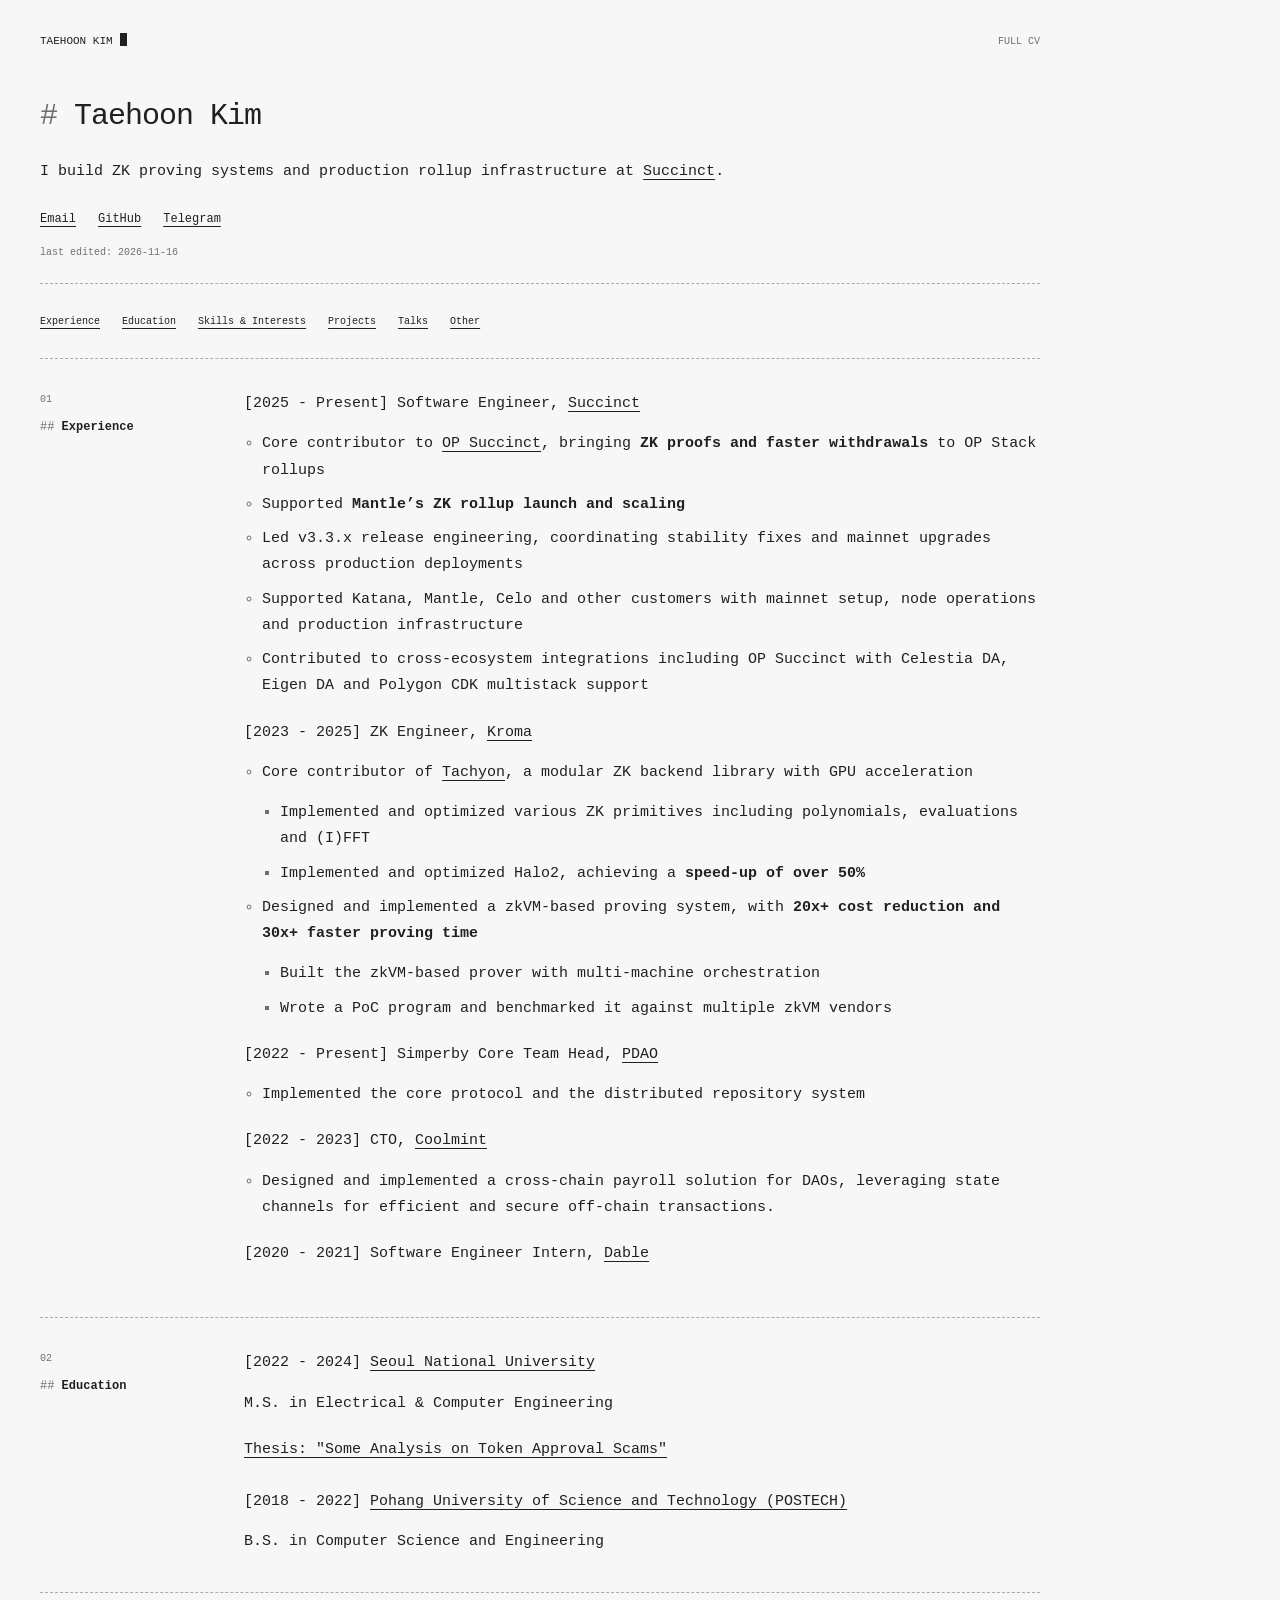
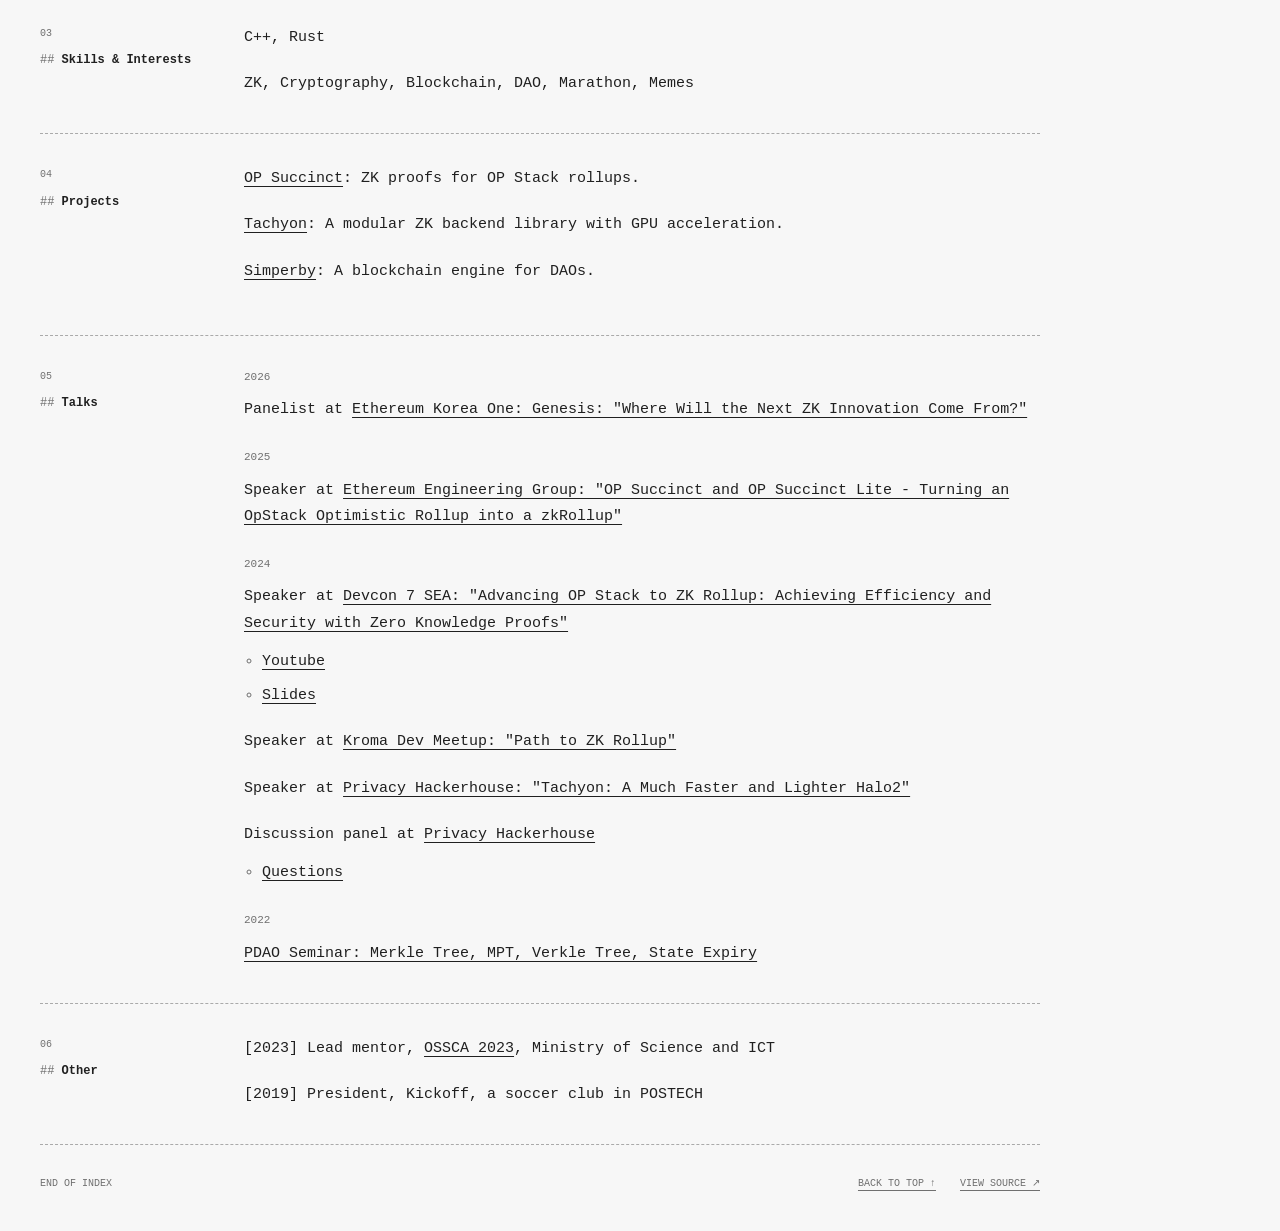
==== cv.html @ 1e723e4e "Introduce a concise personal homepage and preserve the full CV" ====
<!doctype html>
<html lang="en">
<head>
<meta charset="utf-8">
<meta name="viewport" content="width=device-width, initial-scale=1, viewport-fit=cover">
<meta name="theme-color" content="#f7f7f7">
<meta name="description" content="Taehoon Kim — software engineer working on decentralized systems and cryptographic technology.">
<title>CV — Taehoon Kim</title>
<link rel="stylesheet" href="assets/style.css?v=3">
<script defer src="assets/marked-17.0.5.umd.js"></script>
<script defer src="assets/site.js?v=3"></script>
</head>
<body>
<a class="skip-link" href="#content">Skip to content</a>
<header class="topbar"><a class="identity" href="./">TAEHOON KIM<span class="cursor" aria-hidden="true"></span></a><span class="edition">FULL CV</span></header>
<main id="content" tabindex="-1" aria-busy="true"><p class="loading" role="status">Loading index…</p><noscript><p><a href="files/home.md">Read the original profile</a>.</p></noscript></main>
<footer class="statusbar"><span>END OF INDEX</span><a href="#content">BACK TO TOP ↑</a><a href="files/home.md">VIEW SOURCE ↗</a></footer>
</body>
</html>
---- assets/style.css ----
:root { color-scheme: light; --bg:#f7f7f7; --text:#202020; --muted:#707070; --line:#aaa; font:15px/1.75 "SFMono-Regular",Consolas,"Liberation Mono",Menlo,monospace; color:var(--text); background:var(--bg); font-synthesis:none; }
* { box-sizing:border-box; }
body { margin:0; padding:env(safe-area-inset-top,0px) env(safe-area-inset-right,0px) env(safe-area-inset-bottom,0px) env(safe-area-inset-left,0px); }
a { color:inherit; text-underline-offset:4px; text-decoration-thickness:1px; overflow-wrap:anywhere; }
a:hover { color:var(--muted); }
a:focus-visible { outline:1px dashed var(--text); outline-offset:5px; }
.topbar,main,.statusbar { width:min(1000px,calc(100% - 80px)); margin-inline:40px; }
.topbar { display:flex; align-items:center; justify-content:space-between; gap:20px; margin-top:32px; margin-bottom:44px; font-size:11px; }
.identity { text-decoration:none; white-space:nowrap; }
.cursor { display:inline-block; width:7px; height:13px; background:var(--text); vertical-align:-2px; margin-left:7px; }
.edition,.last-edited,.section-number,.statusbar { color:var(--muted); font-size:10px; }
h1,h2,h3,p { margin:0; }
h1 { font-size:clamp(22px,3vw,30px); line-height:1.4; font-weight:500; letter-spacing:-1px; margin-bottom:22px; }
h1::before { content:'# '; color:var(--muted); }
.intro { max-width:740px; }
.intro p { margin:0 0 18px; }
.intro .last-edited { margin-top:24px; }
.index-nav { display:flex; flex-wrap:wrap; gap:8px 22px; padding:24px 0 22px; margin:22px 0 0; border-top:1px dashed var(--line); font-size:10px; }
.index-nav a { min-height:28px; display:inline-flex; align-items:center; }
.profile-section { display:grid; grid-template-columns:180px minmax(0,1fr); gap:24px; padding:32px 0 36px; border-top:1px dashed var(--line); }
.section-label { display:flex; flex-direction:column; gap:8px; }
h2 { font-size:12px; line-height:1.7; font-weight:700; scroll-margin-top:28px; }
h2::before { content:'## '; color:var(--muted); font-weight:400; }
h3 { font-size:11px; font-weight:400; color:var(--muted); margin:25px 0 10px; }
h3:first-child { margin-top:0; }
.section-body>ul { padding:0; margin:0; list-style:none; }
.section-body>ul>li { margin-bottom:20px; }
.section-body>ul>li:last-child { margin-bottom:0; }
.section-body li ul { padding-left:18px; margin:12px 0 0; }
.section-body li li { margin:8px 0; }
.section-body li li::marker { color:var(--muted); }
.section-body p { margin:0 0 14px; }
.section-body p:not(:first-child) { margin-top:26px; }
.section-body code { font:inherit; overflow-wrap:anywhere; }
.statusbar { display:flex; gap:24px; align-items:center; flex-wrap:wrap; border-top:1px dashed var(--line); margin-bottom:32px; padding-top:22px; }
.statusbar span { margin-right:auto; }
.statusbar a { min-height:32px; display:inline-flex; align-items:center; }
.skip-link { position:fixed; top:-100px; left:20px; background:var(--bg); padding:12px; z-index:1; }
.skip-link:focus { top:10px; }
.loading { padding-bottom:40px; }
@media(max-width:650px) {
 :root { font-size:16px; }
 .topbar,main,.statusbar { width:calc(100% - 40px); margin-inline:20px; }
 .topbar { margin-top:24px; margin-bottom:32px; font-size:10px; }
 .edition { font-size:8px; }
 .profile-section { grid-template-columns:1fr; gap:20px; padding:26px 0 30px; }
 .section-label { flex-direction:row; align-items:baseline; gap:14px; }
 .index-nav { gap:4px 18px; padding:16px 0; }
 .index-nav a { min-height:36px; }
 .statusbar { gap:8px 20px; font-size:9px; }
 .statusbar span { flex-basis:100%; }
}
@media print {
 :root { background:white; font-size:10px; }
 .topbar,.index-nav,.statusbar,.skip-link { display:none; }
 main { width:100%; margin:0; }
 .profile-section { grid-template-columns:140px minmax(0,1fr); padding:18px 0; }
 h2,h3 { break-after:avoid; }
 a { text-decoration:none; }
}

/* The profile stays quiet; reading text is larger than navigation and metadata. */
.contact-links { display:flex; flex-wrap:wrap; gap:10px 22px; font-size:12px; margin:18px 0 8px; }
.contact-links a { min-height:32px; display:inline-flex; align-items:center; }
.intro .last-edited { margin-top:8px; }
.section-body strong { font-weight:700; }
@media(max-width:650px) { .contact-links { font-size:13px; } .contact-links a { min-height:40px; } }
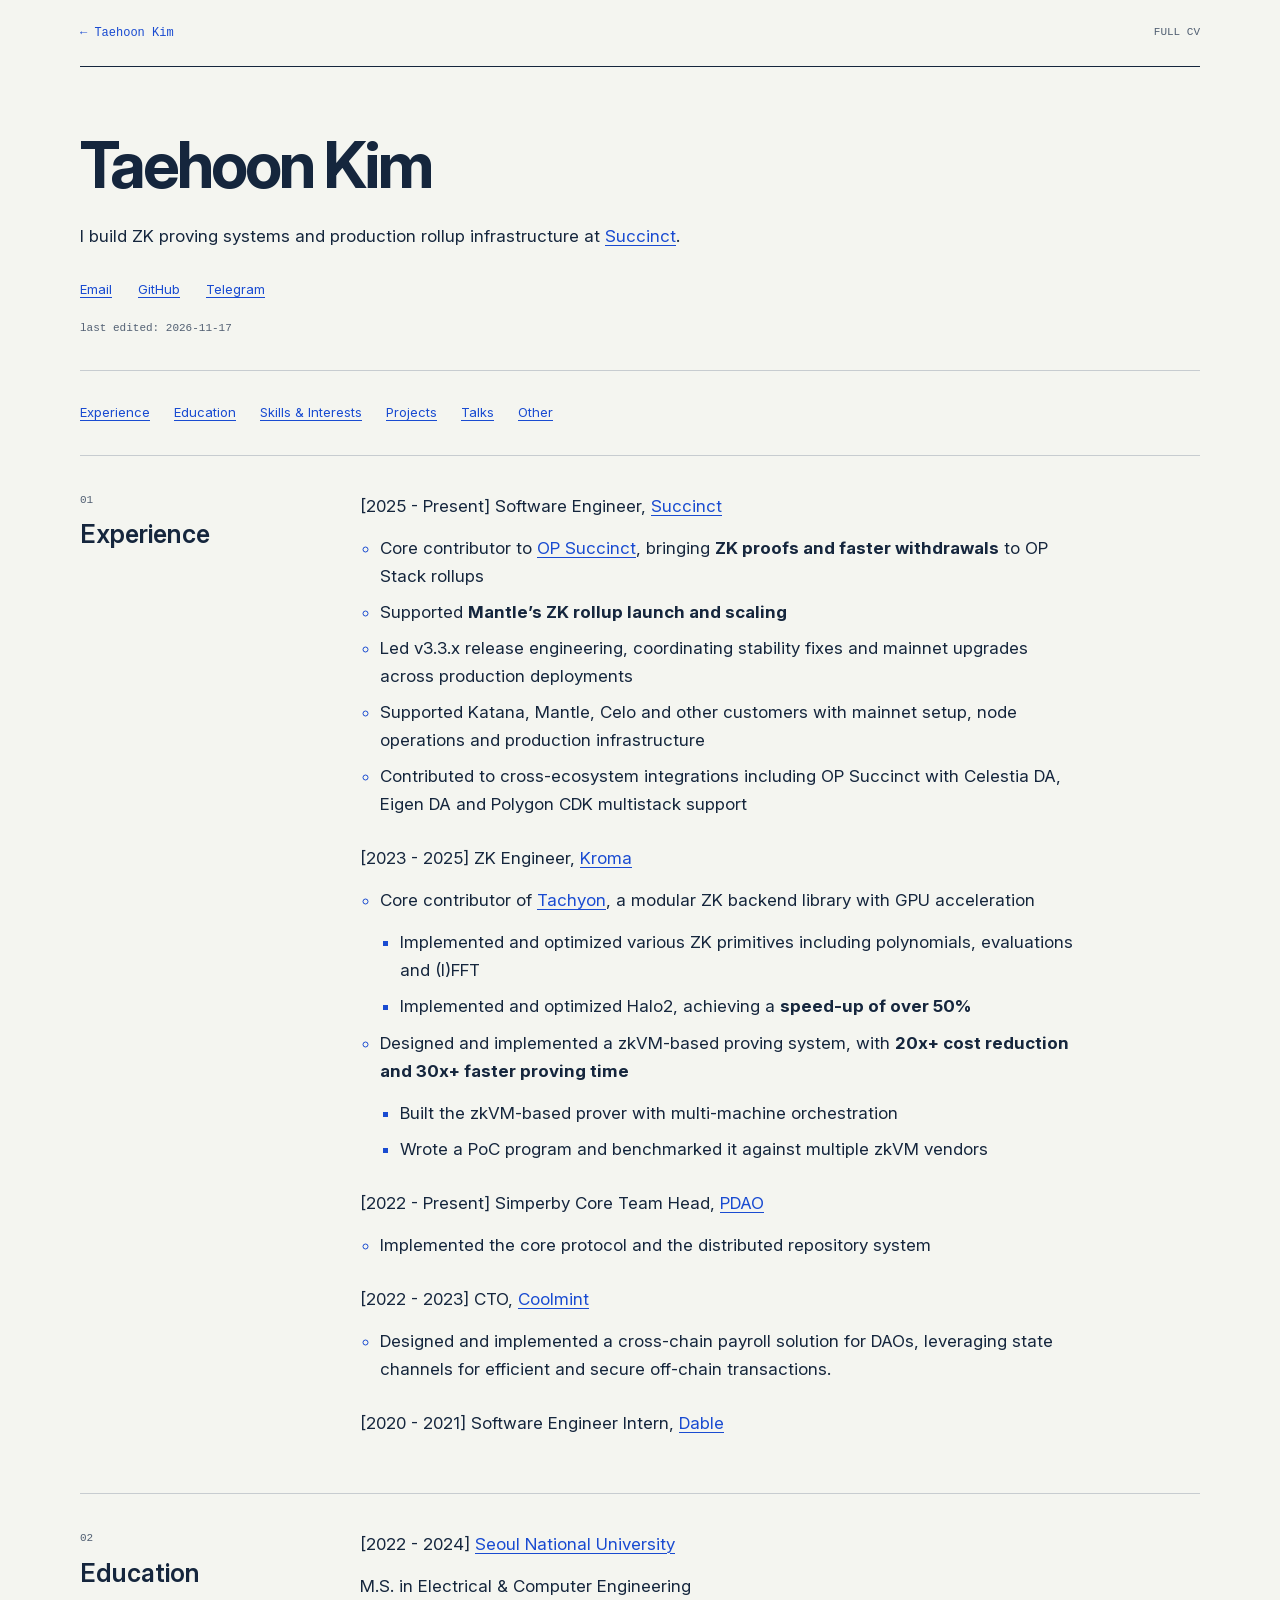
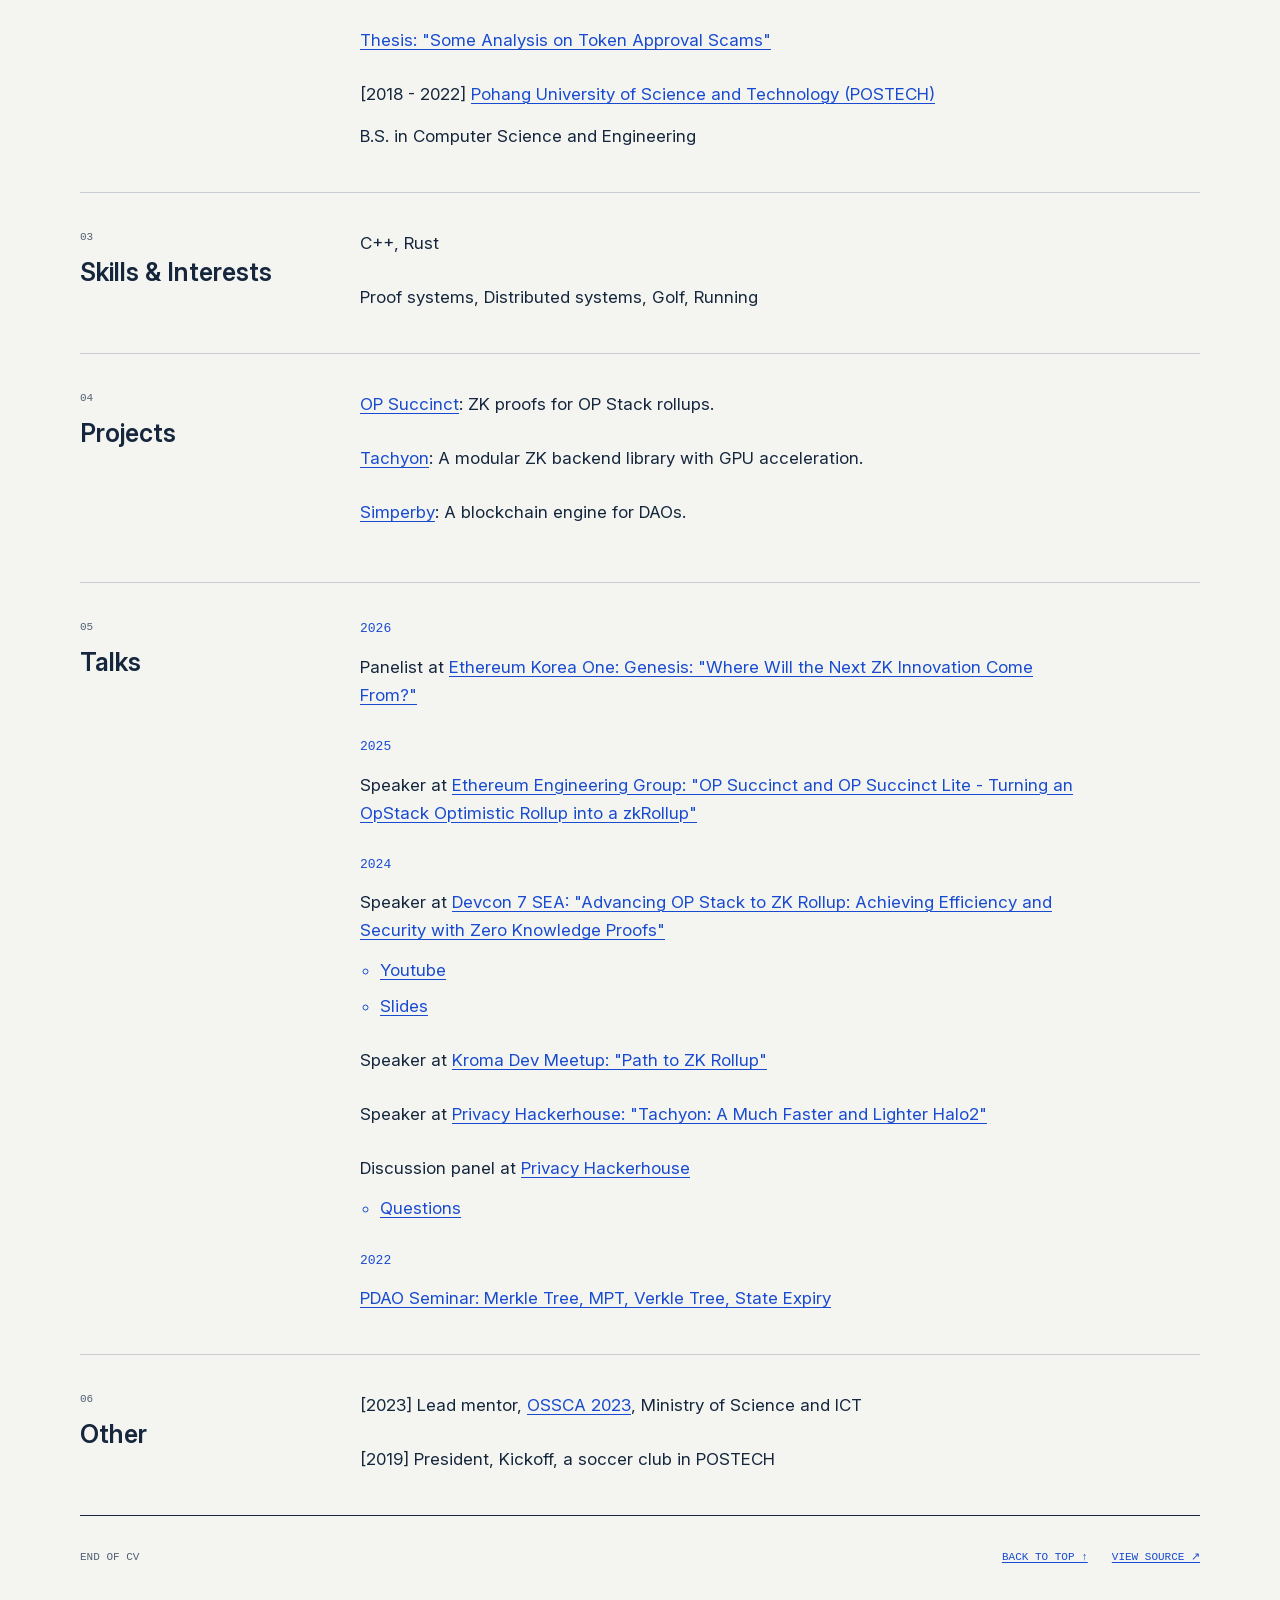
==== commit 9fd20b40: "Redesign personal site with brush nameplate and Inter typography" ====
--- a/cv.html
+++ b/cv.html
@@ -3,17 +3,21 @@
 <head>
 <meta charset="utf-8">
 <meta name="viewport" content="width=device-width, initial-scale=1, viewport-fit=cover">
-<meta name="theme-color" content="#f7f7f7">
+<meta name="theme-color" content="#f4f5f0">
 <meta name="description" content="Taehoon Kim — software engineer working on decentralized systems and cryptographic technology.">
 <title>CV — Taehoon Kim</title>
-<link rel="stylesheet" href="assets/style.css?v=3">
+<link rel="icon" href="favicon.ico?v=mongchi1" sizes="any">
+<link rel="icon" type="image/png" sizes="256x256" href="assets/mongchi-icon.png?v=1">
+<link rel="apple-touch-icon" sizes="180x180" href="apple-touch-icon.png?v=1">
+<link rel="preload" href="assets/fonts/inter-latin-variable.woff2" as="font" type="font/woff2" crossorigin>
+<link rel="stylesheet" href="assets/style.css?v=8">
 <script defer src="assets/marked-17.0.5.umd.js"></script>
-<script defer src="assets/site.js?v=3"></script>
+<script defer src="assets/site.js?v=4"></script>
 </head>
-<body>
+<body id="top" class="cv-page">
 <a class="skip-link" href="#content">Skip to content</a>
-<header class="topbar"><a class="identity" href="./">TAEHOON KIM<span class="cursor" aria-hidden="true"></span></a><span class="edition">FULL CV</span></header>
-<main id="content" tabindex="-1" aria-busy="true"><p class="loading" role="status">Loading index…</p><noscript><p><a href="files/home.md">Read the original profile</a>.</p></noscript></main>
-<footer class="statusbar"><span>END OF INDEX</span><a href="#content">BACK TO TOP ↑</a><a href="files/home.md">VIEW SOURCE ↗</a></footer>
+<header class="topbar"><a class="identity" href="./">← Taehoon Kim</a><span class="edition">FULL CV</span></header>
+<main id="content" tabindex="-1" aria-busy="true"><p class="loading" role="status">Loading CV…</p><noscript><p><a href="files/home.md">Read the original profile</a>.</p></noscript></main>
+<footer class="statusbar"><span>END OF CV</span><a href="#top">BACK TO TOP ↑</a><a href="files/home.md">VIEW SOURCE ↗</a></footer>
 </body>
 </html>
--- a/assets/style.css
+++ b/assets/style.css
@@ -1,67 +1,98 @@
-:root { color-scheme: light; --bg:#f7f7f7; --text:#202020; --muted:#707070; --line:#aaa; font:15px/1.75 "SFMono-Regular",Consolas,"Liberation Mono",Menlo,monospace; color:var(--text); background:var(--bg); font-synthesis:none; }
-* { box-sizing:border-box; }
-body { margin:0; padding:env(safe-area-inset-top,0px) env(safe-area-inset-right,0px) env(safe-area-inset-bottom,0px) env(safe-area-inset-left,0px); }
-a { color:inherit; text-underline-offset:4px; text-decoration-thickness:1px; overflow-wrap:anywhere; }
-a:hover { color:var(--muted); }
-a:focus-visible { outline:1px dashed var(--text); outline-offset:5px; }
-.topbar,main,.statusbar { width:min(1000px,calc(100% - 80px)); margin-inline:40px; }
-.topbar { display:flex; align-items:center; justify-content:space-between; gap:20px; margin-top:32px; margin-bottom:44px; font-size:11px; }
-.identity { text-decoration:none; white-space:nowrap; }
-.cursor { display:inline-block; width:7px; height:13px; background:var(--text); vertical-align:-2px; margin-left:7px; }
-.edition,.last-edited,.section-number,.statusbar { color:var(--muted); font-size:10px; }
-h1,h2,h3,p { margin:0; }
-h1 { font-size:clamp(22px,3vw,30px); line-height:1.4; font-weight:500; letter-spacing:-1px; margin-bottom:22px; }
-h1::before { content:'# '; color:var(--muted); }
-.intro { max-width:740px; }
-.intro p { margin:0 0 18px; }
-.intro .last-edited { margin-top:24px; }
-.index-nav { display:flex; flex-wrap:wrap; gap:8px 22px; padding:24px 0 22px; margin:22px 0 0; border-top:1px dashed var(--line); font-size:10px; }
-.index-nav a { min-height:28px; display:inline-flex; align-items:center; }
-.profile-section { display:grid; grid-template-columns:180px minmax(0,1fr); gap:24px; padding:32px 0 36px; border-top:1px dashed var(--line); }
-.section-label { display:flex; flex-direction:column; gap:8px; }
-h2 { font-size:12px; line-height:1.7; font-weight:700; scroll-margin-top:28px; }
-h2::before { content:'## '; color:var(--muted); font-weight:400; }
-h3 { font-size:11px; font-weight:400; color:var(--muted); margin:25px 0 10px; }
-h3:first-child { margin-top:0; }
-.section-body>ul { padding:0; margin:0; list-style:none; }
-.section-body>ul>li { margin-bottom:20px; }
-.section-body>ul>li:last-child { margin-bottom:0; }
-.section-body li ul { padding-left:18px; margin:12px 0 0; }
-.section-body li li { margin:8px 0; }
-.section-body li li::marker { color:var(--muted); }
-.section-body p { margin:0 0 14px; }
-.section-body p:not(:first-child) { margin-top:26px; }
-.section-body code { font:inherit; overflow-wrap:anywhere; }
-.statusbar { display:flex; gap:24px; align-items:center; flex-wrap:wrap; border-top:1px dashed var(--line); margin-bottom:32px; padding-top:22px; }
-.statusbar span { margin-right:auto; }
-.statusbar a { min-height:32px; display:inline-flex; align-items:center; }
-.skip-link { position:fixed; top:-100px; left:20px; background:var(--bg); padding:12px; z-index:1; }
-.skip-link:focus { top:10px; }
-.loading { padding-bottom:40px; }
-@media(max-width:650px) {
- :root { font-size:16px; }
- .topbar,main,.statusbar { width:calc(100% - 40px); margin-inline:20px; }
- .topbar { margin-top:24px; margin-bottom:32px; font-size:10px; }
- .edition { font-size:8px; }
- .profile-section { grid-template-columns:1fr; gap:20px; padding:26px 0 30px; }
- .section-label { flex-direction:row; align-items:baseline; gap:14px; }
- .index-nav { gap:4px 18px; padding:16px 0; }
- .index-nav a { min-height:36px; }
- .statusbar { gap:8px 20px; font-size:9px; }
- .statusbar span { flex-basis:100%; }
+@font-face {
+  font-family: "Inter";
+  src: url("fonts/inter-latin-variable.woff2") format("woff2");
+  font-style: normal;
+  font-weight: 100 900;
+  font-display: swap;
+}
+@font-face {
+  font-family: "Inter";
+  src: url("fonts/inter-latin-variable-italic.woff2") format("woff2");
+  font-style: italic;
+  font-weight: 100 900;
+  font-display: swap;
+}
+:root {
+  color-scheme: light;
+  --paper: #f4f5f0;
+  --ink: #15263d;
+  --muted: #526073;
+  --accent: #194bd1;
+  --line: #c7ccd0;
+  --sans: "Inter", -apple-system, BlinkMacSystemFont, "Segoe UI", system-ui, sans-serif;
+  --mono: "SFMono-Regular", Consolas, "Liberation Mono", monospace;
+  font: 17px/1.65 var(--sans);
+  background: var(--paper);
+  color: var(--ink);
+  font-synthesis: none;
+  text-rendering: optimizeLegibility;
+}
+* { box-sizing: border-box; }
+body { margin: 0; padding: env(safe-area-inset-top, 0px) env(safe-area-inset-right, 0px) env(safe-area-inset-bottom, 0px) env(safe-area-inset-left, 0px); }
+::selection { color: var(--paper); background: var(--accent); }
+a { color: var(--accent); text-underline-offset: .2em; text-decoration-thickness: 1px; overflow-wrap: anywhere; }
+a:hover { color: var(--ink); }
+a:focus-visible { outline: 2px solid var(--accent); outline-offset: 5px; border-radius: 1px; }
+h1, h2, h3, p { margin: 0; }
+h1, h2, h3 { font-weight: 400; }
+h1, h2, h3, [id] { scroll-margin-top: 32px; }
+em { font-weight: 400; }
+img { display: block; max-width: 100%; }
+.wrap { width: min(1120px, calc(100% - 96px)); margin-inline: auto; }
+.eyebrow { font: 11px/1.5 var(--mono); letter-spacing: .055em; text-transform: uppercase; }
+.skip-link { position: fixed; top: -100px; left: 16px; padding: 12px 20px; background: var(--ink); color: var(--paper); z-index: 10; }
+.skip-link:focus { top: 12px; color: var(--paper); }
+.identity { display: inline-flex; align-items: center; gap: 11px; text-decoration: none; font: 12px/1.5 var(--mono); }
+.identity img { border-radius: 50%; }
+.contact-links { display: flex; flex-wrap: wrap; gap: 6px 26px; font: 13px/1.5 var(--sans); }
+.contact-links a { display: inline-flex; align-items: center; gap: 8px; min-height: 44px; }
+/* Full CV: preserve the document structure and keep long entries readable. */
+.cv-page .topbar, .cv-page main, .cv-page .statusbar { width: min(1120px, calc(100% - 96px)); margin-inline: auto; }
+.topbar { display: flex; align-items: center; justify-content: space-between; gap: 20px; padding: 24px 0; border-bottom: 1px solid var(--ink); }
+.edition, .section-number, .last-edited, .statusbar { font: 11px/1.6 var(--mono); color: var(--muted); }
+.cv-page main { margin-top: 64px; }
+.intro { max-width: 740px; }
+.intro h1 { font: 700 64px/1.05 var(--sans); letter-spacing: -3px; margin-bottom: 24px; }
+.intro p { margin: 0 0 18px; }
+.intro .last-edited { margin: 8px 0 0; }
+.index-nav { display: flex; flex-wrap: wrap; gap: 4px 24px; padding: 20px 0; margin-top: 32px; border-top: 1px solid var(--line); font-size: 13px; }
+.index-nav a { min-height: 44px; display: inline-flex; align-items: center; }
+.profile-section { display: grid; grid-template-columns: 240px minmax(0, 1fr); gap: 40px; padding: 36px 0 42px; border-top: 1px solid var(--line); }
+.section-label { display: flex; flex-direction: column; gap: 10px; }
+.profile-section h2 { font: 600 25px/1.2 var(--sans); }
+.profile-section h3 { font: 13px/1.5 var(--mono); color: var(--accent); margin: 28px 0 14px; }
+.profile-section h3:first-child { margin-top: 0; }
+.section-body { max-width: 72ch; }
+.section-body > ul { list-style: none; padding: 0; margin: 0; }
+.section-body > ul > li { margin-bottom: 26px; }
+.section-body > ul > li:last-child { margin-bottom: 0; }
+.section-body li ul { padding-left: 20px; margin: 12px 0 0; }
+.section-body li li { margin: 8px 0; }
+.section-body li li::marker { color: var(--accent); }
+.section-body p { margin: 0 0 14px; }
+.section-body p:not(:first-child) { margin-top: 26px; }
+.section-body code { font: inherit; overflow-wrap: anywhere; }
+.statusbar { display: flex; gap: 24px; align-items: center; flex-wrap: wrap; border-top: 1px solid var(--ink); padding: 20px 0 32px; }
+.statusbar span { margin-right: auto; }
+.statusbar a { min-height: 44px; display: inline-flex; align-items: center; }
+.loading { padding-bottom: 40px; }
+@media (max-width: 700px) {
+  .wrap, .cv-page .topbar, .cv-page main, .cv-page .statusbar { width: calc(100% - 40px); }
+  .cv-page main { margin-top: 40px; }
+  .intro h1 { font-size: 52px; letter-spacing: -2px; }
+  .profile-section { grid-template-columns: 1fr; gap: 24px; padding: 28px 0 32px; }
+  .section-label { flex-direction: row; align-items: baseline; gap: 16px; }
+  .statusbar { gap: 6px 20px; }
+  .statusbar span { flex-basis: 100%; }
+}
+@media (prefers-reduced-motion: no-preference) {
+  a { transition: color .15s ease, background-color .15s ease; }
 }
 @media print {
- :root { background:white; font-size:10px; }
- .topbar,.index-nav,.statusbar,.skip-link { display:none; }
- main { width:100%; margin:0; }
- .profile-section { grid-template-columns:140px minmax(0,1fr); padding:18px 0; }
- h2,h3 { break-after:avoid; }
- a { text-decoration:none; }
+  :root { background: #fff; color: #000; font-size: 11px; }
+  .wrap, .cv-page main { width: 100%; margin: 0; }
+  .topbar, .index-nav, .statusbar, .skip-link { display: none; }
+  .profile-section { grid-template-columns: 150px minmax(0, 1fr); padding: 18px 0; }
+  h2, h3 { break-after: avoid; }
+  a { text-decoration: none; }
 }
-
-/* The profile stays quiet; reading text is larger than navigation and metadata. */
-.contact-links { display:flex; flex-wrap:wrap; gap:10px 22px; font-size:12px; margin:18px 0 8px; }
-.contact-links a { min-height:32px; display:inline-flex; align-items:center; }
-.intro .last-edited { margin-top:8px; }
-.section-body strong { font-weight:700; }
-@media(max-width:650px) { .contact-links { font-size:13px; } .contact-links a { min-height:40px; } }
